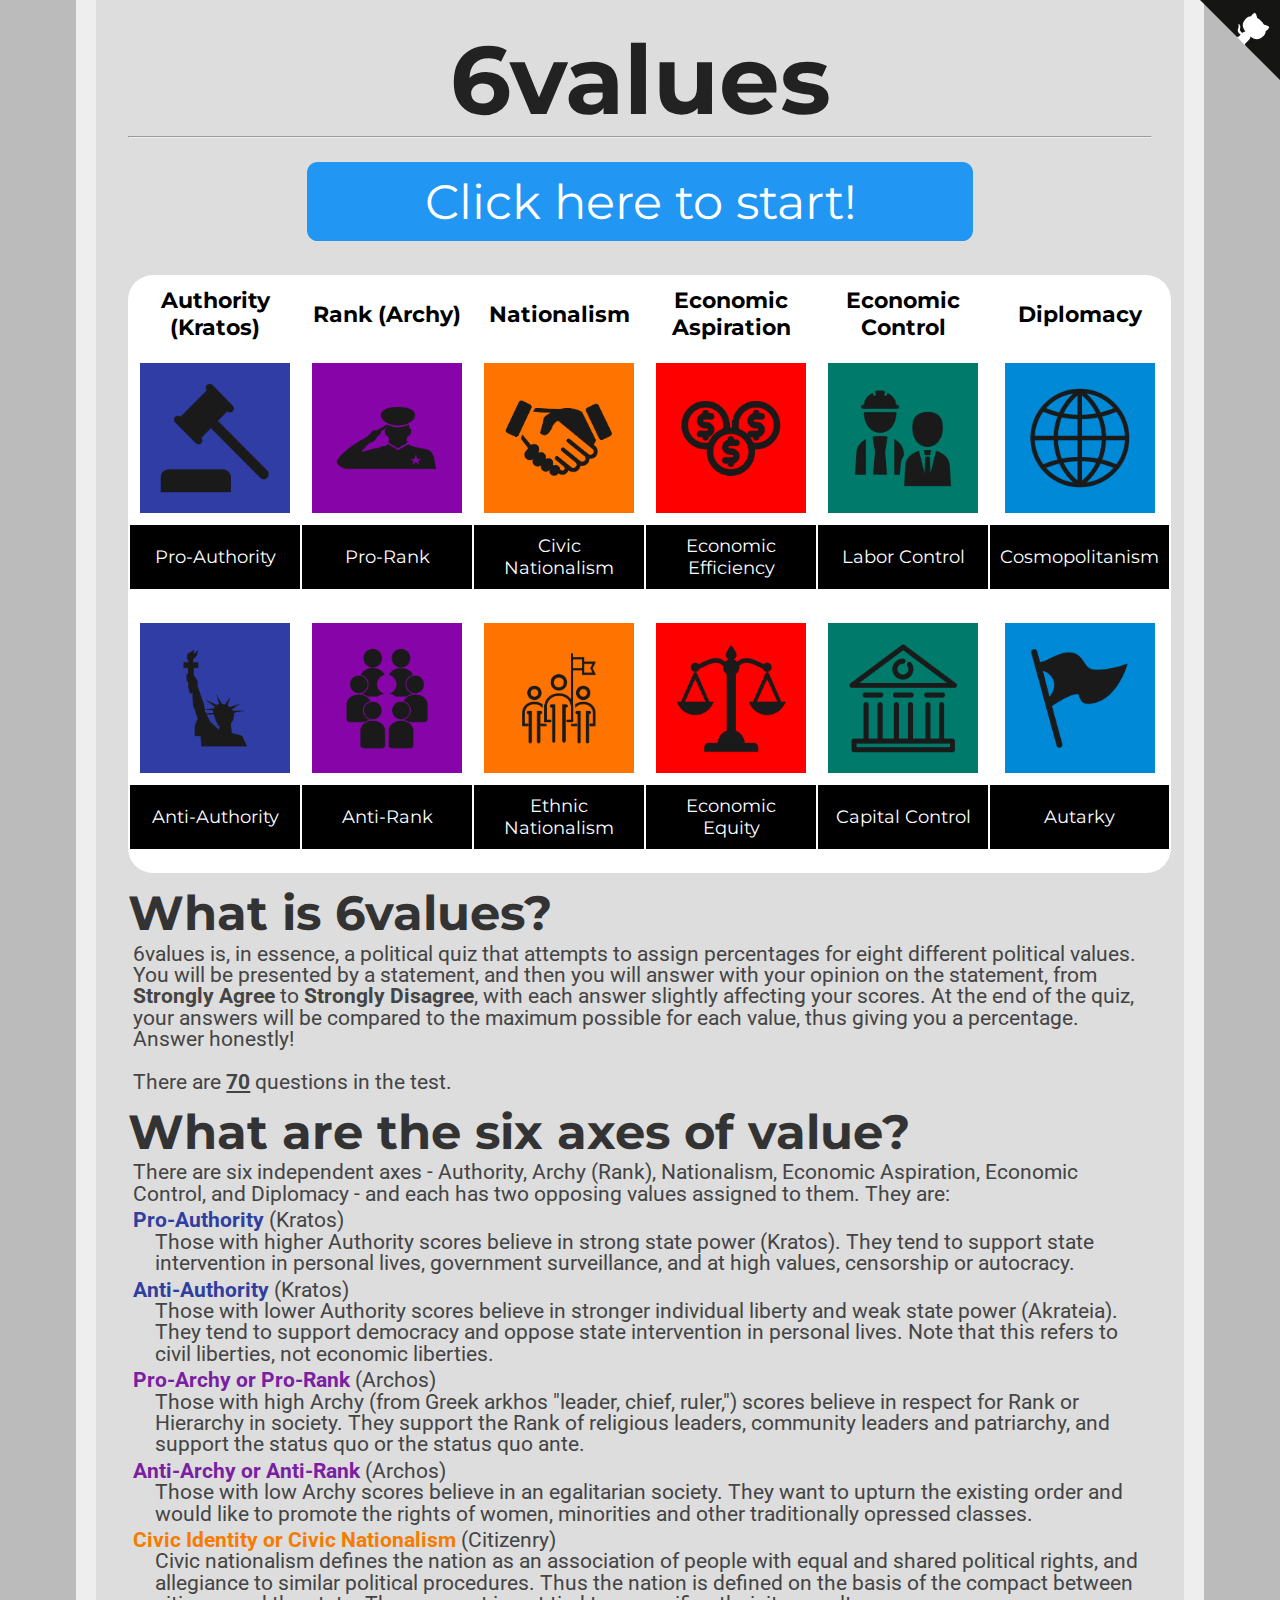
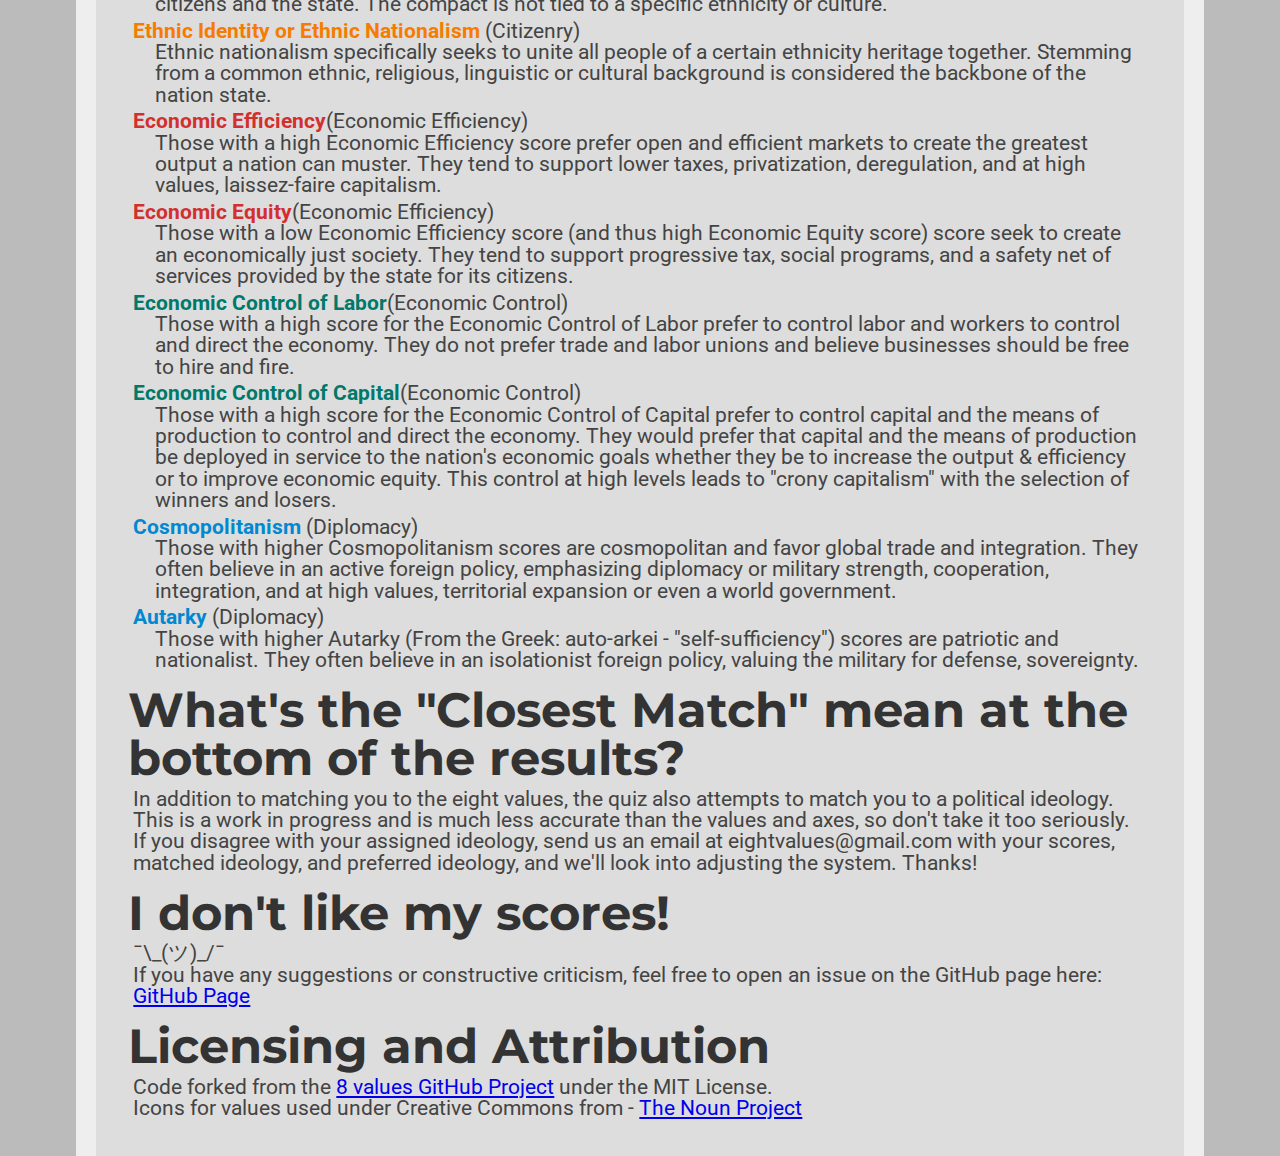
==== index.html @ e4addf83 "Initial commit with code" ====
<head>
<link href="https://fonts.googleapis.com/css?family=Montserrat:300,400,700|Roboto:400,700" rel="stylesheet">
<link href='style.css' rel='stylesheet' type='text/css'>
<title>6values</title>
<link rel="icon" type="x-icon" href="icon.png">
<link rel="shortcut icon" type="x-icon" href="icon.png">
<meta charset="utf-8">
<script async src="//pagead2.googlesyndication.com/pagead/js/adsbygoogle.js"></script>
<script>
  (adsbygoogle = window.adsbygoogle || []).push({
    google_ad_client: "ca-pub-6511426299019766",
    enable_page_level_ads: true
  });
</script>
</head>
<body>
<a href="https://github.com/6values/6values.github.io" class="github-corner" aria-label="View source on Github"><svg width="80" height="80" viewBox="0 0 250 250" style="fill:#151513; color:#fff; position: absolute; top: 0; border: 0; right: 0;" aria-hidden="true"><path d="M0,0 L115,115 L130,115 L142,142 L250,250 L250,0 Z"></path><path d="M128.3,109.0 C113.8,99.7 119.0,89.6 119.0,89.6 C122.0,82.7 120.5,78.6 120.5,78.6 C119.2,72.0 123.4,76.3 123.4,76.3 C127.3,80.9 125.5,87.3 125.5,87.3 C122.9,97.6 130.6,101.9 134.4,103.2" fill="currentColor" style="transform-origin: 130px 106px;" class="octo-arm"></path><path d="M115.0,115.0 C114.9,115.1 118.7,116.5 119.8,115.4 L133.7,101.6 C136.9,99.2 139.9,98.4 142.2,98.6 C133.8,88.0 127.5,74.4 143.8,58.0 C148.5,53.4 154.0,51.2 159.7,51.0 C160.3,49.4 163.2,43.6 171.4,40.1 C171.4,40.1 176.1,42.5 178.8,56.2 C183.1,58.6 187.2,61.8 190.9,65.4 C194.5,69.0 197.7,73.2 200.1,77.6 C213.8,80.2 216.3,84.9 216.3,84.9 C212.7,93.1 206.9,96.0 205.4,96.6 C205.1,102.4 203.0,107.8 198.3,112.5 C181.9,128.9 168.3,122.5 157.7,114.1 C157.9,116.9 156.7,120.9 152.7,124.9 L141.0,136.5 C139.8,137.7 141.6,141.9 141.8,141.8 Z" fill="currentColor" class="octo-body"></path></svg></a><style>.github-corner:hover .octo-arm{animation:octocat-wave 560ms ease-in-out}@keyframes octocat-wave{0%,100%{transform:rotate(0)}20%,60%{transform:rotate(-25deg)}40%,80%{transform:rotate(10deg)}}@media (max-width:500px){.github-corner:hover .octo-arm{animation:none}.github-corner .octo-arm{animation:octocat-wave 560ms ease-in-out}}</style>
<h1>6values</h1>
<hr>
<br/>
<button class="button" onclick="location.href='instructions.html';" style="font-size:36pt;">Click here to start!</button>
<br/>
<br/>
<table class="center" align="center" border="0" cellpadding="10" style="background-color:white;border-radius: 25px">
  <tr>
    <td align="center" style="font-style:normal;font-size:22px;font-weight:bold;font-family:Montserrat;"> Authority (Kratos)
    </td>
    <td align="center" style="font-style:normal;font-size:22px;font-weight:bold;font-family:Montserrat;"> Rank (Archy)
    </td>
    <td align="center" style="font-style:normal;font-size:22px;font-weight:bold;font-family:Montserrat;"> Nationalism
    </td>
    <td align="center" style="font-style:normal;font-size:22px;font-weight:bold;font-family:Montserrat;"> Economic Aspiration
    </td>
    <td align="center" style="font-style:normal;font-size:22px;font-weight:bold;font-family:Montserrat;"> Economic Control
    </td>
    <td align="center" style="font-style:normal;font-size:22px;font-weight:bold;font-family:Montserrat;"> Diplomacy
    </td>
  </tr> 
  <tr>
    <td align="center"> <img src="images/Authority.png" height="150" width="150" align="center" />
    </td>
    <td align="center"> <img src="images/Rank.png" height="150" width="150" align="center" />
    </td>
    <td align="center"> <img src="images/Civic.png" height="150" width="150" align="center" />
    </td>
    <td align="center"> <img src="images/Economic_Efficiency.png" height="150" width="150" align="center" />
    </td>
    <td align="center"> <img src="images/Labor.png" height="150" width="150" align="center" />
    </td>
    <td align="center"> <img src="images/Cosmopolitanism.png" height="150" width="150" align="center" />
    </td>
  </tr> 
  <tr>
    <td align="center" style="font-style:normal;font-size:18px;font-family:Montserrat;color:#ffffff;background-color:#000000"> Pro-Authority
    </td>
    <td align="center" style="font-style:normal;font-size:18px;font-family:Montserrat;color:#ffffff;background-color:#000000"> Pro-Rank
    </td>
    <td align="center" style="font-style:normal;font-size:18px;font-family:Montserrat;color:#ffffff;background-color:#000000"> Civic Nationalism
    </td>
    <td align="center" style="font-style:normal;font-size:18px;font-family:Montserrat;color:#ffffff;background-color:#000000"> Economic Efficiency
    </td>
    <td align="center" style="font-style:normal;font-size:18px;font-family:Montserrat;color:#ffffff;background-color:#000000"> Labor Control
    </td>
    <td align="center" style="font-style:normal;font-size:18px;font-family:Montserrat;color:#ffffff;background-color:#000000"> Cosmopolitanism
    </td>
  </tr> 
  <tr>
    <td align="center"> 
    </td>
    <td align="center"> 
    </td>
    <td align="center"> 
    </td>
    <td align="center"> 
    </td>
    <td align="center"> 
    </td>
    <td align="center"> 
    </td>
  </tr> 
  <tr>
    <td align="center"> <img src="images/Liberty.png" height="150" width="150" align="center" />
    </td>
    <td align="center"> <img src="images/Egalitarian.png" height="150" width="150" align="center" />
    </td>
    <td align="center"> <img src="images/Ethnic.png" height="150" width="150" align="center" />
    </td>
    <td align="center"> <img src="images/Economic_Equity.png" height="150" width="150" align="center" />
    </td>
    <td align="center"> <img src="images/Capital.png" height="150" width="150" align="center" />
    </td>
    <td align="center"> <img src="images/Autarky.png" height="150" width="150" align="center" />
    </td>
  </tr> 
  <tr>
    <td align="center" style="font-style:normal;font-size:18px;font-family:Montserrat;color:#ffffff;background-color:#000000"> Anti-Authority
    </td>
    <td align="center" style="font-style:normal;font-size:18px;font-family:Montserrat;color:#ffffff;background-color:#000000"> Anti-Rank
    </td>
    <td align="center" style="font-style:normal;font-size:18px;font-family:Montserrat;color:#ffffff;background-color:#000000"> Ethnic Nationalism
    </td>
    <td align="center" style="font-style:normal;font-size:18px;font-family:Montserrat;color:#ffffff;background-color:#000000"> Economic Equity
    </td>
    <td align="center" style="font-style:normal;font-size:18px;font-family:Montserrat;color:#ffffff;background-color:#000000"> Capital Control
    </td>
    <td align="center" style="font-style:normal;font-size:18px;font-family:Montserrat;color:#ffffff;background-color:#000000"> Autarky
    </td>
  </tr> 
  <tr>
    <td align="center"> 
    </td>
    <td align="center"> 
    </td>
    <td align="center"> 
    </td>
    <td align="center"> 
    </td>
    <td align="center"> 
    </td>
    <td align="center"> 
    </td>
  </tr> 
  
</table>

<h2>What is 6values?</h2>
    <p>6values is, in essence, a political quiz that attempts to assign percentages for eight different political values. You will be presented by a statement, and then you will answer with your opinion on the statement, from <b>Strongly Agree</b> to <b>Strongly Disagree</b>, with each answer slightly affecting your scores. At the end of the quiz, your answers will be compared to the maximum possible for each value, thus giving you a percentage. Answer honestly!<br /><br />
    There are <b><u><span id="numOfQuestions"></span></u></b> questions in the test.</p>

<h2>What are the six axes of value?</h2>
    <p>There are six independent axes - Authority, Archy (Rank), Nationalism, Economic Aspiration, Economic Control, and Diplomacy - and each has two opposing values assigned to them. They are:</p>
    <p class="value-description"><b style="color:#303f9f;">Pro-Authority</b> (Kratos)<br/>
        Those with higher Authority scores believe in strong state power (Kratos). They tend to support state intervention in personal lives, government surveillance, and at high values, censorship or autocracy.</p>

    <p class="value-description"><b style="color:#303f9f;">Anti-Authority</b> (Kratos)<br/>
        Those with lower Authority scores believe in stronger individual liberty and weak state power (Akrateia). They tend to support democracy and oppose state intervention in personal lives. Note that this refers to civil liberties, not economic liberties.</p>
    
    <p class="value-description"><b style="color:#7b1fa2;">Pro-Archy or Pro-Rank</b> (Archos)<br/>
        Those with high Archy (from Greek arkhos "leader, chief, ruler,") scores believe in respect for Rank or Hierarchy in society. They support the Rank of religious leaders, community leaders and patriarchy, and support the status quo or the status quo ante.</p>

    <p class="value-description"><b style="color:#7b1fa2;">Anti-Archy or Anti-Rank</b> (Archos)<br/>
        Those with low Archy scores believe in an egalitarian society. They want to upturn the existing order and would like to promote the rights of women, minorities and other traditionally opressed classes.</p>
    
    <p class="value-description"><b style="color:#f57c00;">Civic Identity or Civic Nationalism</b> (Citizenry)<br/>
        Civic nationalism defines the nation as an association of people with equal and shared political rights, and allegiance to similar political procedures. Thus the nation is defined on the basis of the compact between citizens and the state. The compact is not tied to a specific ethnicity or culture.</p>
    
    <p class="value-description"><b style="color:#f57c00;">Ethnic Identity or Ethnic Nationalism</b> (Citizenry)<br/>
        Ethnic nationalism specifically seeks to unite all people of a certain ethnicity heritage together. Stemming from a common ethnic, religious, linguistic or cultural background is considered the backbone of the nation state.</p>

    <p class="value-description"><b style="color:#d32f2f;">Economic Efficiency</b>(Economic Efficiency)<br/>
        Those with a high Economic Efficiency score prefer open and efficient markets to create the greatest output a nation can muster. They tend to support lower taxes, privatization, deregulation, and at high values, laissez-faire capitalism.</p>

    <p class="value-description"><b style="color:#d32f2f;">Economic Equity</b>(Economic Efficiency)<br/>
        Those with a low Economic Efficiency score (and thus high Economic Equity score) score seek to create an economically just society. They tend to support progressive tax, social programs, and a safety net of services provided by the state for its citizens.</p>

    <p class="value-description"><b style="color:#00796b;">Economic Control of Labor</b>(Economic Control)<br/>
        Those with a high score for the Economic Control of Labor prefer to control labor and workers to control and direct the economy. They do not prefer trade and labor unions and believe businesses should be free to hire and fire.</p>
    
    <p class="value-description"><b style="color:#00796b;">Economic Control of Capital</b>(Economic Control)<br/>
        Those with a high score for the Economic Control of Capital prefer to control capital and the means of production to control and direct the economy. They would prefer that capital and the means of production be deployed in service to the nation's economic goals whether they be to increase the output & efficiency or to improve economic equity. This control at high levels leads to "crony capitalism" with the selection of winners and losers.</p>

    <p class="value-description"><b style="color:#0288d1;">Cosmopolitanism</b> (Diplomacy)<br/>
        Those with higher Cosmopolitanism scores are cosmopolitan and favor global trade and integration. They often believe in an active foreign policy, emphasizing diplomacy or military strength, cooperation, integration, and at high values, territorial expansion or even a world government.</p>

    <p class="value-description"><b style="color:#0288d1;">Autarky</b> (Diplomacy)<br/>
        Those with higher Autarky (From the Greek: auto-arkei - "self-sufficiency") scores are patriotic and nationalist. They often believe in an isolationist foreign policy, valuing the military for defense, sovereignty.</p>
    
    <h2>What's the "Closest Match" mean at the bottom of the results?</h2>
    <p>In addition to matching you to the eight values, the quiz also attempts to match you to a political ideology. This is a work in progress and is much less accurate than the values and axes, so don't take it too seriously. If you disagree with your assigned ideology, send us an email at eightvalues@gmail.com with your scores, matched ideology, and preferred ideology, and we'll look into adjusting the system. Thanks!</p>
<h2>I don't like my scores!</h2>
    <p>¯\_(ツ)_/¯<br/>
      If you have any suggestions or constructive criticism, feel free to open an issue on the GitHub page here: <a href="https://github.com/6values/6values.github.io">GitHub Page</a></p>    
    <h2>Licensing and Attribution</h2>
    <p>
    Code forked from the <a href="https://github.com/8values/8values.github.io">8 values GitHub Project</a> under the MIT License.
    <br/>
    Icons for values used under Creative Commons from -  <a href="https://thenounproject.com/">The Noun Project</a>
    </p>

<!-- Website visit statistics - no personal information is collected! -->
<script type="text/javascript">
var sc_project=11325211;
var sc_invisible=1;
var sc_security="fd9f0659";
var scJsHost = (("https:" == document.location.protocol) ?
"https://secure." : "http://www.");
document.write("<sc"+"ript type='text/javascript' src='" +
scJsHost+
"statcounter.com/counter/counter.js'></"+"script>");
</script>
<noscript><div class="statcounter"><a title="web stats"
href="http://statcounter.com/" target="_blank"><img
class="statcounter"
src="//c.statcounter.com/11325211/0/fd9f0659/1/" alt="web
stats"></a></div></noscript>

<!-- This is the script for the page itself -->
<script type="application/javascript"src="questions.js"></script>
<script type="text/javascript">
    document.getElementById("numOfQuestions").innerHTML = questions.length;
</script>
</body>
---- style.css ----
html {
    background-color: #bbbbbb;
    padding: 0px;
}
body {
    width: 80%;
    min-height: calc(100vh - 4em);
    margin: 0 auto;
    padding: 2em;
    background-color: #dddddd;
    border-color: #eeeeee;
    border-left-style: solid;
    border-right-style: solid;
    border-width: 20px;
}
p {
    color: #444444;
    font-family: 'Roboto', sans-serif;
    font-size: 16pt;
    line-height: 1;
    margin: 4pt;
}
p.value-description {
    text-indent: -16pt;
    margin-left: 20pt;
}
p.question {
    margin: 16pt auto;
    color: #333333;
    font-family: 'Montserrat', sans-serif;
    font-weight: normal;
    width: 70%;
    min-width: 500pt;
    min-height: 144pt;
    background-color: #eeeeee;
    padding: 16pt;
    border-radius: 16pt;
    font-size: 36pt;
    display: flex;
    justify-content: center;
    align-items: center;
    text-align: center;

}
h1 {
    color: #222222;
    font-family: 'Montserrat', sans-serif;
    font-size: 72pt;
    text-align: center;
    line-height: 72pt;
    margin-top: 0pt;
    margin-bottom: 0pt;
}
h2 {
    color: #333333;
    font-family: 'Montserrat', sans-serif;
    font-size: 36pt;
    line-height: 36pt;
    margin-top: 12pt;
    margin-bottom: 0pt;
}
li {
    font-size: 16pt;
    text-indent: 16pt;
}
a {
    font-family: inherit;
}
img.center {
    display: block;
    margin: 1em auto;
    width: 50%;
    min-width: 500pt;
}
.button {
    background-color: #2196f3;
    font-family: 'Montserrat', sans-serif;
    border: none;
    border-radius: 8pt;
    color: white;
    padding: 8pt;
    width: 50%;
    min-width: 500pt;
    text-align: center;
    text-decoration: none;
    display: block;
    font-size: 24pt;
    margin: -2px auto;
    cursor: pointer;
}
.small_button, .small_button_off {
    background-color: #333;
    font-family: 'Montserrat', sans-serif;
    border: none;
    border-radius: 8pt;
    color: white;
    padding: 8pt;
    width: 10%;
    min-width: 100pt;
    text-align: center;
    text-decoration: none;
    display: block;
    font-size: 18pt;
    margin: -2px auto;
    cursor: pointer;
}
.small_button_off {
    background-color: #ddd;
    color: #888;
    border: 2px solid #888;
    cursor: not-allowed;
    margin: -4px auto;
}
div.axis {
    width: 100%;
    display: flex;
    align-items: center;
    justify-content: center;
}
div.bar {
    height: 36pt;
    line-height: 36pt;
    padding: 8pt;
    margin-top: 4pt;
    margin-bottom: 4pt;
    border-width: 4px;
    border-right-width: 1px;
    border-top-style: solid;
    border-bottom-style: solid;
    border-color: #222222;
    background-color: #eeeeee;
    display: block;
    width: 50%;
}
div.text-wrapper {
    font-family: 'Montserrat', sans-serif;
    font-size: 36pt;
    line-height: 36pt;
    color: #222222;
    display: inline-block;
}
div.equality {
    background-color: #f44336;
    text-align: left;
    border-right-style: solid;
}
div.wealth {
    background-color: #00897b;
    text-align: right;
    border-left-style: solid;
}
div.liberty {
    background-color: #ffeb3b;
    text-align: left;
    border-right-style: solid;
}
div.authority {
    background-color: #3f51b5;
    text-align: right;
    border-left-style: solid;
}
div.peace {
    background-color: #03a9f4;
    text-align: right;
    border-left-style: solid;
}
div.might {
    background-color: #ff9800;
    text-align: left;
    border-right-style: solid;
}
div.progress {
    background-color: #9c27b0;
    text-align: right;
    border-left-style: solid;
}
div.tradition {
    background-color: #8bc34a;
    text-align: left;
    border-right-style: solid;
}
span.weight-300 {
    font-weight: 300;
}
canvas {
    border-color: #444444;
    border-style: solid;
    border-width: 2px;
    border-radius: 8pt;
    display: block;
    margin: 8pt;
    margin-left: auto;
    margin-right: auto;
}
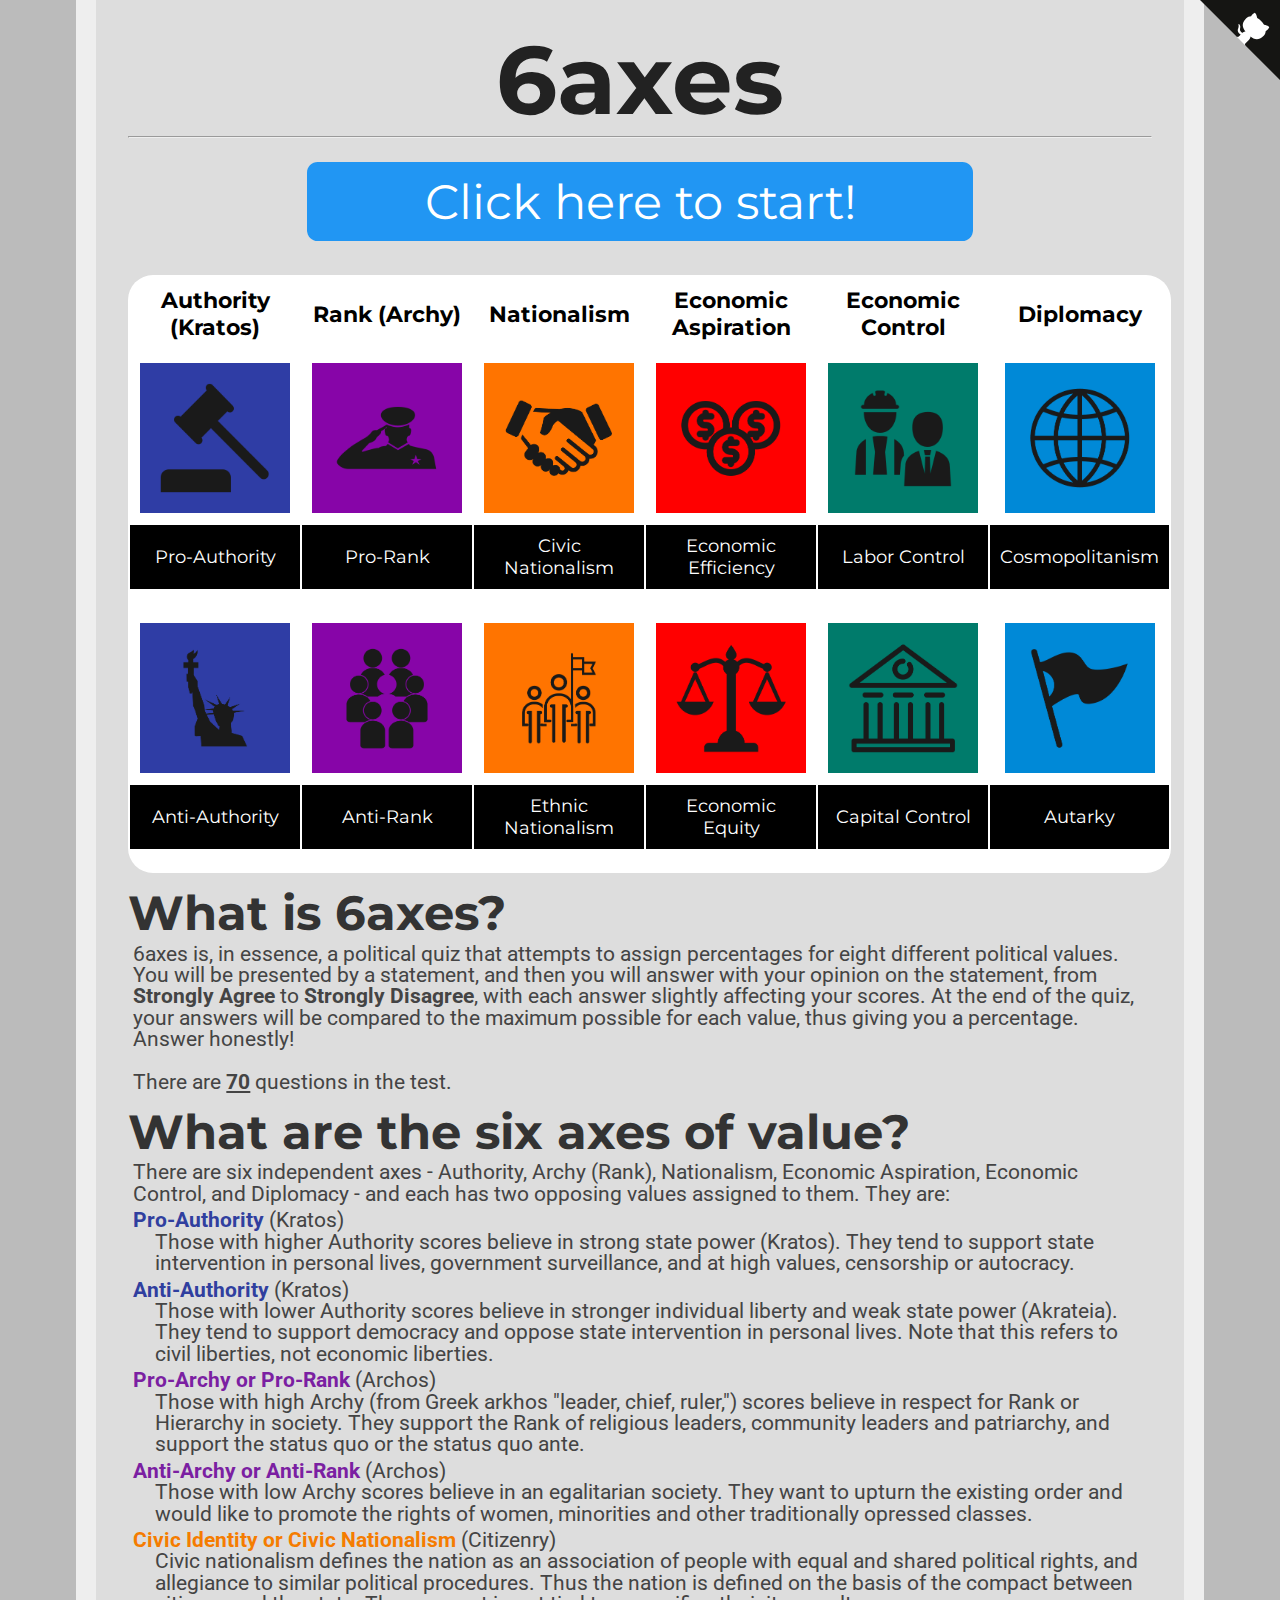
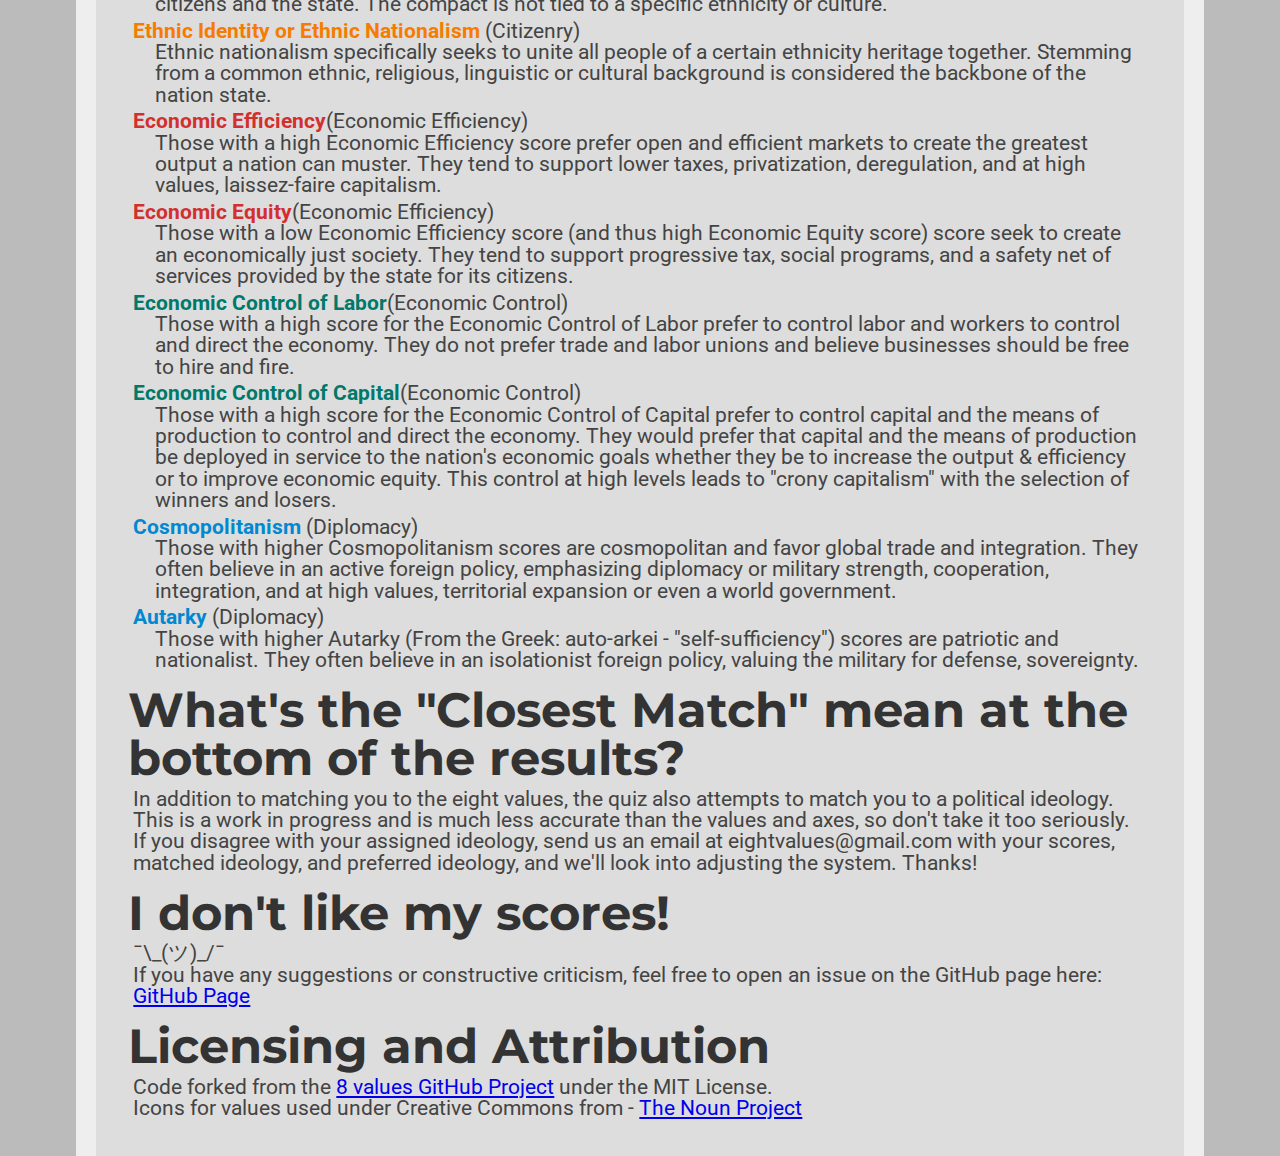
==== commit 58dbf8f2: "Updating project name" ====
--- a/index.html
+++ b/index.html
@@ -1,7 +1,7 @@
 <head>
 <link href="https://fonts.googleapis.com/css?family=Montserrat:300,400,700|Roboto:400,700" rel="stylesheet">
 <link href='style.css' rel='stylesheet' type='text/css'>
-<title>6values</title>
+<title>6axes</title>
 <link rel="icon" type="x-icon" href="icon.png">
 <link rel="shortcut icon" type="x-icon" href="icon.png">
 <meta charset="utf-8">
@@ -14,8 +14,8 @@
 </script>
 </head>
 <body>
-<a href="https://github.com/6values/6values.github.io" class="github-corner" aria-label="View source on Github"><svg width="80" height="80" viewBox="0 0 250 250" style="fill:#151513; color:#fff; position: absolute; top: 0; border: 0; right: 0;" aria-hidden="true"><path d="M0,0 L115,115 L130,115 L142,142 L250,250 L250,0 Z"></path><path d="M128.3,109.0 C113.8,99.7 119.0,89.6 119.0,89.6 C122.0,82.7 120.5,78.6 120.5,78.6 C119.2,72.0 123.4,76.3 123.4,76.3 C127.3,80.9 125.5,87.3 125.5,87.3 C122.9,97.6 130.6,101.9 134.4,103.2" fill="currentColor" style="transform-origin: 130px 106px;" class="octo-arm"></path><path d="M115.0,115.0 C114.9,115.1 118.7,116.5 119.8,115.4 L133.7,101.6 C136.9,99.2 139.9,98.4 142.2,98.6 C133.8,88.0 127.5,74.4 143.8,58.0 C148.5,53.4 154.0,51.2 159.7,51.0 C160.3,49.4 163.2,43.6 171.4,40.1 C171.4,40.1 176.1,42.5 178.8,56.2 C183.1,58.6 187.2,61.8 190.9,65.4 C194.5,69.0 197.7,73.2 200.1,77.6 C213.8,80.2 216.3,84.9 216.3,84.9 C212.7,93.1 206.9,96.0 205.4,96.6 C205.1,102.4 203.0,107.8 198.3,112.5 C181.9,128.9 168.3,122.5 157.7,114.1 C157.9,116.9 156.7,120.9 152.7,124.9 L141.0,136.5 C139.8,137.7 141.6,141.9 141.8,141.8 Z" fill="currentColor" class="octo-body"></path></svg></a><style>.github-corner:hover .octo-arm{animation:octocat-wave 560ms ease-in-out}@keyframes octocat-wave{0%,100%{transform:rotate(0)}20%,60%{transform:rotate(-25deg)}40%,80%{transform:rotate(10deg)}}@media (max-width:500px){.github-corner:hover .octo-arm{animation:none}.github-corner .octo-arm{animation:octocat-wave 560ms ease-in-out}}</style>
-<h1>6values</h1>
+<a href="https://github.com/6axes/6axes.github.io" class="github-corner" aria-label="View source on Github"><svg width="80" height="80" viewBox="0 0 250 250" style="fill:#151513; color:#fff; position: absolute; top: 0; border: 0; right: 0;" aria-hidden="true"><path d="M0,0 L115,115 L130,115 L142,142 L250,250 L250,0 Z"></path><path d="M128.3,109.0 C113.8,99.7 119.0,89.6 119.0,89.6 C122.0,82.7 120.5,78.6 120.5,78.6 C119.2,72.0 123.4,76.3 123.4,76.3 C127.3,80.9 125.5,87.3 125.5,87.3 C122.9,97.6 130.6,101.9 134.4,103.2" fill="currentColor" style="transform-origin: 130px 106px;" class="octo-arm"></path><path d="M115.0,115.0 C114.9,115.1 118.7,116.5 119.8,115.4 L133.7,101.6 C136.9,99.2 139.9,98.4 142.2,98.6 C133.8,88.0 127.5,74.4 143.8,58.0 C148.5,53.4 154.0,51.2 159.7,51.0 C160.3,49.4 163.2,43.6 171.4,40.1 C171.4,40.1 176.1,42.5 178.8,56.2 C183.1,58.6 187.2,61.8 190.9,65.4 C194.5,69.0 197.7,73.2 200.1,77.6 C213.8,80.2 216.3,84.9 216.3,84.9 C212.7,93.1 206.9,96.0 205.4,96.6 C205.1,102.4 203.0,107.8 198.3,112.5 C181.9,128.9 168.3,122.5 157.7,114.1 C157.9,116.9 156.7,120.9 152.7,124.9 L141.0,136.5 C139.8,137.7 141.6,141.9 141.8,141.8 Z" fill="currentColor" class="octo-body"></path></svg></a><style>.github-corner:hover .octo-arm{animation:octocat-wave 560ms ease-in-out}@keyframes octocat-wave{0%,100%{transform:rotate(0)}20%,60%{transform:rotate(-25deg)}40%,80%{transform:rotate(10deg)}}@media (max-width:500px){.github-corner:hover .octo-arm{animation:none}.github-corner .octo-arm{animation:octocat-wave 560ms ease-in-out}}</style>
+<h1>6axes</h1>
 <hr>
 <br/>
 <button class="button" onclick="location.href='instructions.html';" style="font-size:36pt;">Click here to start!</button>
@@ -123,8 +123,8 @@
   
 </table>
 
-<h2>What is 6values?</h2>
-    <p>6values is, in essence, a political quiz that attempts to assign percentages for eight different political values. You will be presented by a statement, and then you will answer with your opinion on the statement, from <b>Strongly Agree</b> to <b>Strongly Disagree</b>, with each answer slightly affecting your scores. At the end of the quiz, your answers will be compared to the maximum possible for each value, thus giving you a percentage. Answer honestly!<br /><br />
+<h2>What is 6axes?</h2>
+    <p>6axes is, in essence, a political quiz that attempts to assign percentages for eight different political values. You will be presented by a statement, and then you will answer with your opinion on the statement, from <b>Strongly Agree</b> to <b>Strongly Disagree</b>, with each answer slightly affecting your scores. At the end of the quiz, your answers will be compared to the maximum possible for each value, thus giving you a percentage. Answer honestly!<br /><br />
     There are <b><u><span id="numOfQuestions"></span></u></b> questions in the test.</p>
 
 <h2>What are the six axes of value?</h2>
@@ -169,7 +169,7 @@
     <p>In addition to matching you to the eight values, the quiz also attempts to match you to a political ideology. This is a work in progress and is much less accurate than the values and axes, so don't take it too seriously. If you disagree with your assigned ideology, send us an email at eightvalues@gmail.com with your scores, matched ideology, and preferred ideology, and we'll look into adjusting the system. Thanks!</p>
 <h2>I don't like my scores!</h2>
     <p>¯\_(ツ)_/¯<br/>
-      If you have any suggestions or constructive criticism, feel free to open an issue on the GitHub page here: <a href="https://github.com/6values/6values.github.io">GitHub Page</a></p>    
+      If you have any suggestions or constructive criticism, feel free to open an issue on the GitHub page here: <a href="https://github.com/6axes/6axes.github.io">GitHub Page</a></p>    
     <h2>Licensing and Attribution</h2>
     <p>
     Code forked from the <a href="https://github.com/8values/8values.github.io">8 values GitHub Project</a> under the MIT License.
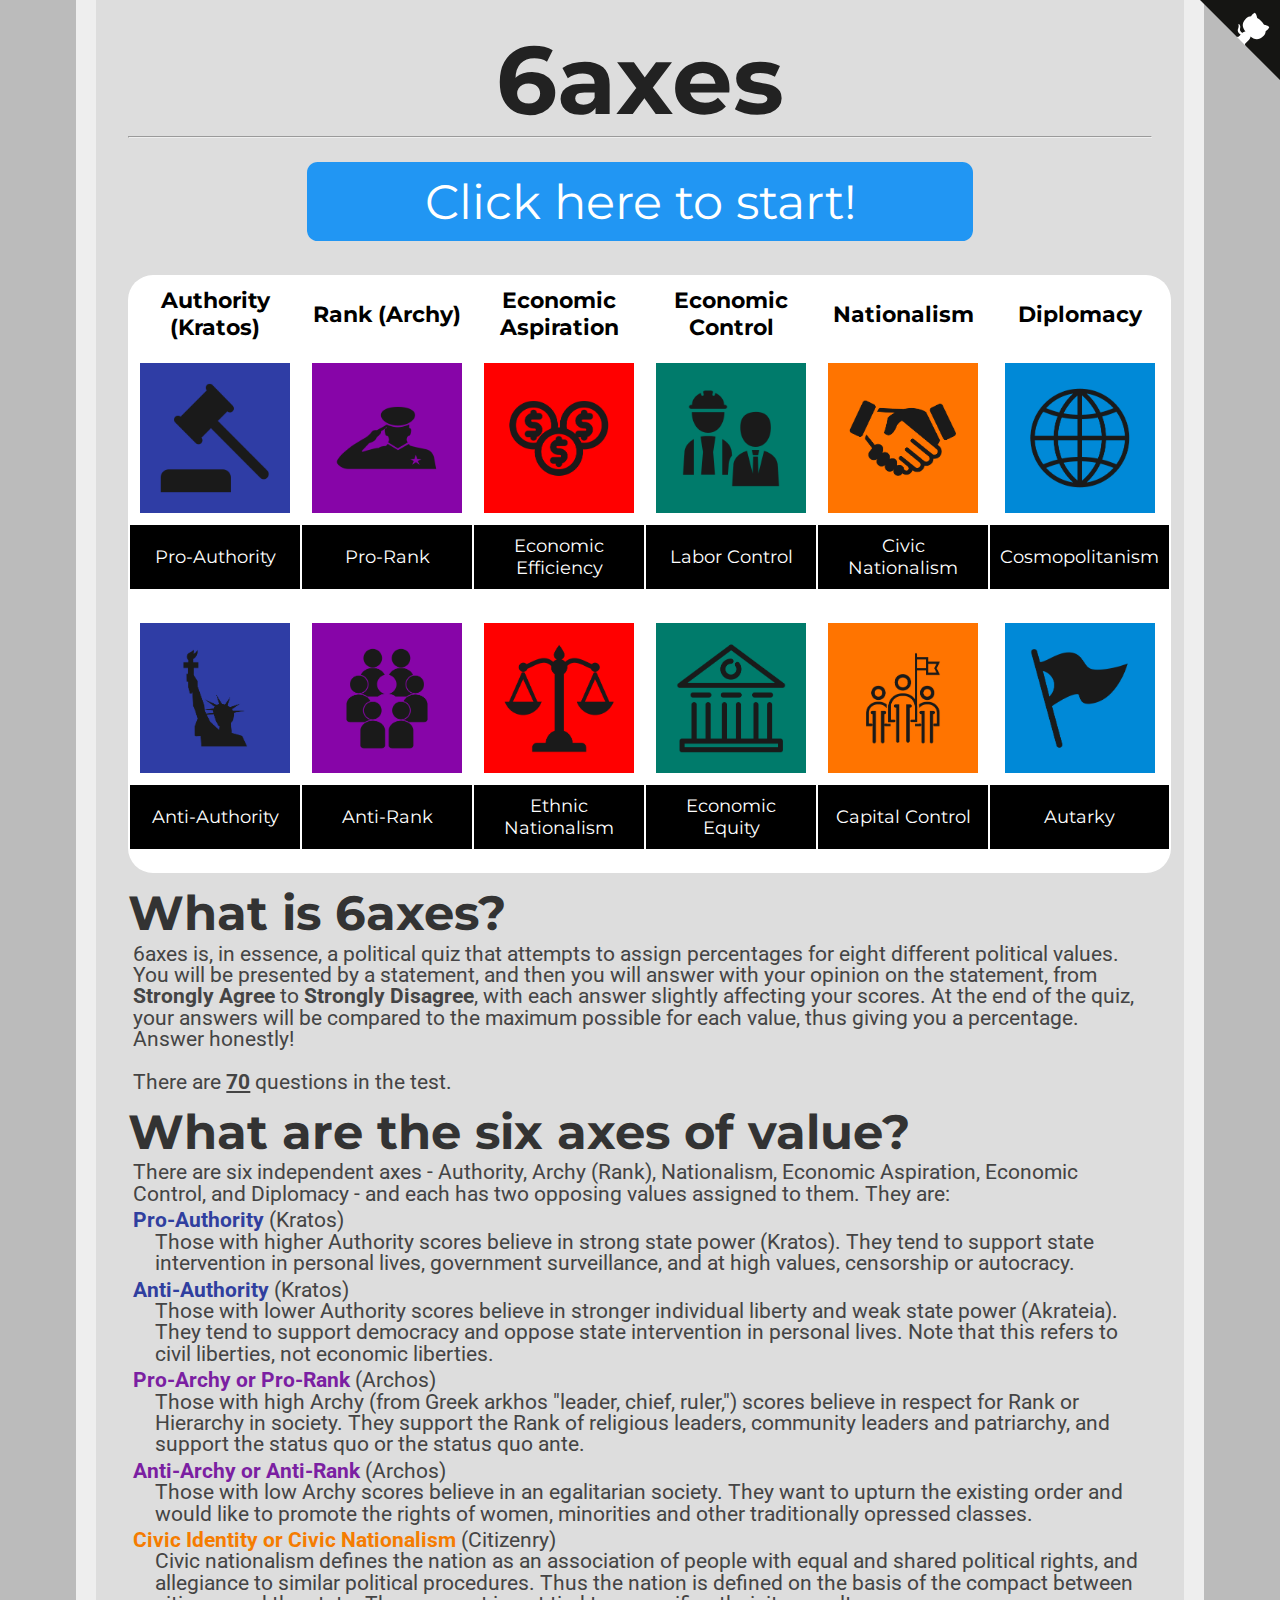
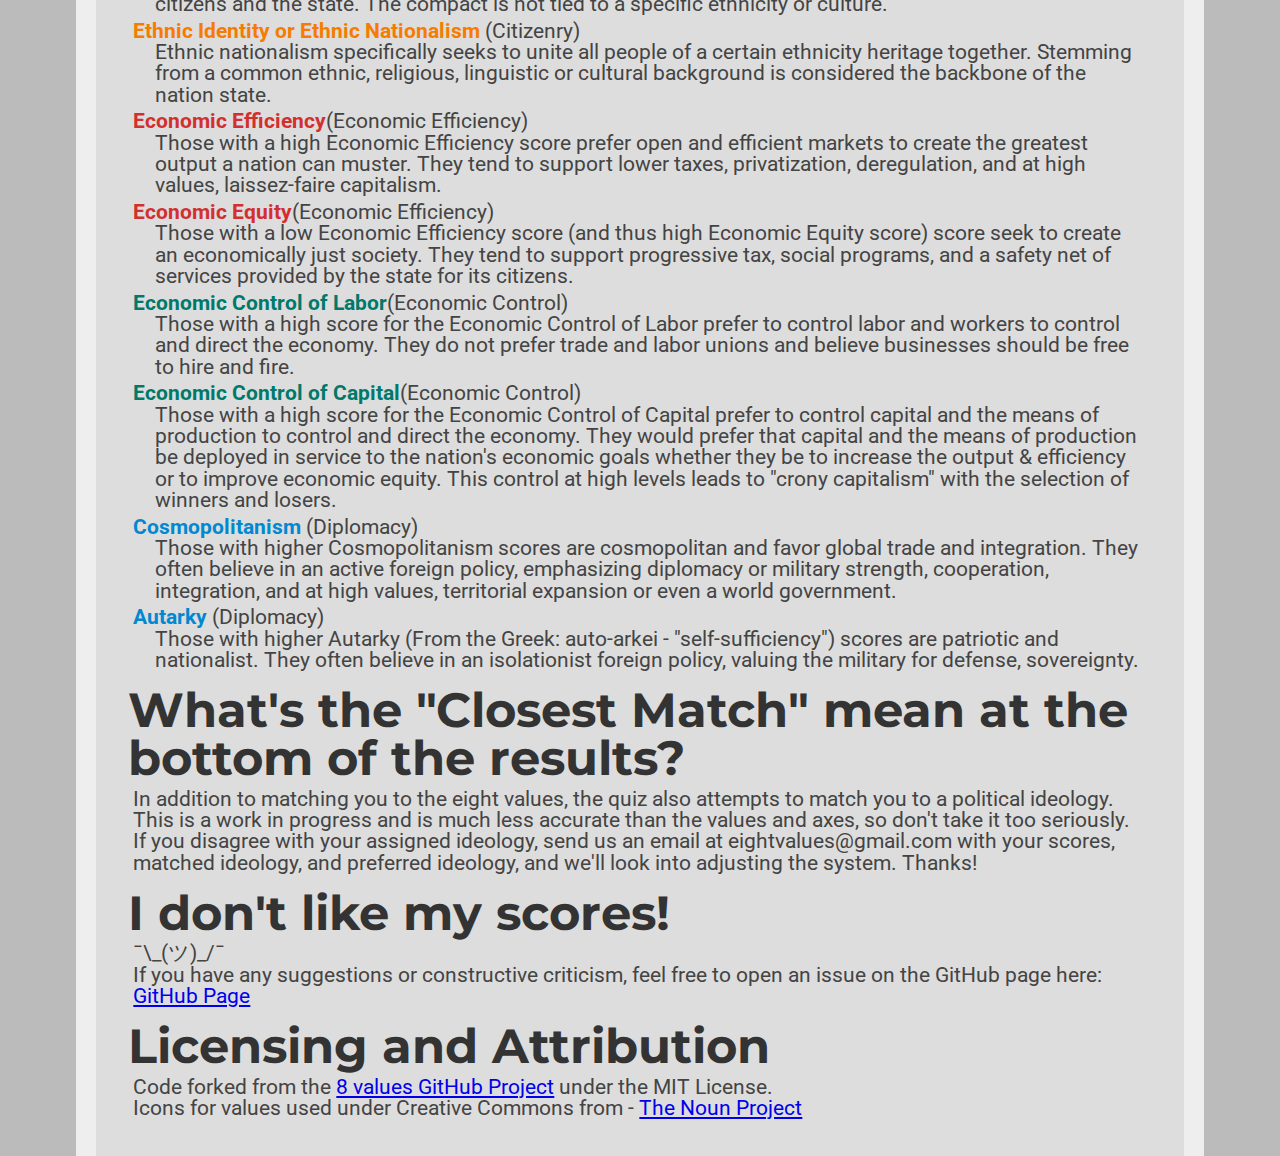
==== commit aac88144: "Fixed quiz, ideologies pending" ====
--- a/index.html
+++ b/index.html
@@ -27,12 +27,12 @@
     </td>
     <td align="center" style="font-style:normal;font-size:22px;font-weight:bold;font-family:Montserrat;"> Rank (Archy)
     </td>
+    <td align="center" style="font-style:normal;font-size:22px;font-weight:bold;font-family:Montserrat;"> Economic Aspiration
+    </td>
+    <td align="center" style="font-style:normal;font-size:22px;font-weight:bold;font-family:Montserrat;"> Economic Control
+    </td>
     <td align="center" style="font-style:normal;font-size:22px;font-weight:bold;font-family:Montserrat;"> Nationalism
     </td>
-    <td align="center" style="font-style:normal;font-size:22px;font-weight:bold;font-family:Montserrat;"> Economic Aspiration
-    </td>
-    <td align="center" style="font-style:normal;font-size:22px;font-weight:bold;font-family:Montserrat;"> Economic Control
-    </td>
     <td align="center" style="font-style:normal;font-size:22px;font-weight:bold;font-family:Montserrat;"> Diplomacy
     </td>
   </tr> 
@@ -41,12 +41,12 @@
     </td>
     <td align="center"> <img src="images/Rank.png" height="150" width="150" align="center" />
     </td>
+    <td align="center"> <img src="images/Economic_Efficiency.png" height="150" width="150" align="center" />
+    </td>
+    <td align="center"> <img src="images/Labor.png" height="150" width="150" align="center" />
+    </td>
     <td align="center"> <img src="images/Civic.png" height="150" width="150" align="center" />
     </td>
-    <td align="center"> <img src="images/Economic_Efficiency.png" height="150" width="150" align="center" />
-    </td>
-    <td align="center"> <img src="images/Labor.png" height="150" width="150" align="center" />
-    </td>
     <td align="center"> <img src="images/Cosmopolitanism.png" height="150" width="150" align="center" />
     </td>
   </tr> 
@@ -55,12 +55,12 @@
     </td>
     <td align="center" style="font-style:normal;font-size:18px;font-family:Montserrat;color:#ffffff;background-color:#000000"> Pro-Rank
     </td>
+    <td align="center" style="font-style:normal;font-size:18px;font-family:Montserrat;color:#ffffff;background-color:#000000"> Economic Efficiency
+    </td>
+    <td align="center" style="font-style:normal;font-size:18px;font-family:Montserrat;color:#ffffff;background-color:#000000"> Labor Control
+    </td>
     <td align="center" style="font-style:normal;font-size:18px;font-family:Montserrat;color:#ffffff;background-color:#000000"> Civic Nationalism
     </td>
-    <td align="center" style="font-style:normal;font-size:18px;font-family:Montserrat;color:#ffffff;background-color:#000000"> Economic Efficiency
-    </td>
-    <td align="center" style="font-style:normal;font-size:18px;font-family:Montserrat;color:#ffffff;background-color:#000000"> Labor Control
-    </td>
     <td align="center" style="font-style:normal;font-size:18px;font-family:Montserrat;color:#ffffff;background-color:#000000"> Cosmopolitanism
     </td>
   </tr> 
@@ -83,11 +83,11 @@
     </td>
     <td align="center"> <img src="images/Egalitarian.png" height="150" width="150" align="center" />
     </td>
+    <td align="center"> <img src="images/Economic_Equity.png" height="150" width="150" align="center" />
+    </td>
+    <td align="center"> <img src="images/Capital.png" height="150" width="150" align="center" />
+    </td>
     <td align="center"> <img src="images/Ethnic.png" height="150" width="150" align="center" />
-    </td>
-    <td align="center"> <img src="images/Economic_Equity.png" height="150" width="150" align="center" />
-    </td>
-    <td align="center"> <img src="images/Capital.png" height="150" width="150" align="center" />
     </td>
     <td align="center"> <img src="images/Autarky.png" height="150" width="150" align="center" />
     </td>
--- a/style.css
+++ b/style.css
@@ -139,46 +139,67 @@
     color: #222222;
     display: inline-block;
 }
-div.equality {
-    background-color: #f44336;
-    text-align: left;
-    border-right-style: solid;
-}
-div.wealth {
-    background-color: #00897b;
+div.econ_equality {
+    background-color: #efaeae;
+    text-align: left;
+    border-right-style: solid;
+}
+div.econ_eff {
+    background-color: #ff0000;
     text-align: right;
     border-left-style: solid;
 }
 div.liberty {
-    background-color: #ffeb3b;
+    background-color: #c0c5e8;
     text-align: left;
     border-right-style: solid;
 }
 div.authority {
-    background-color: #3f51b5;
-    text-align: right;
-    border-left-style: solid;
-}
-div.peace {
-    background-color: #03a9f4;
-    text-align: right;
-    border-left-style: solid;
-}
-div.might {
-    background-color: #ff9800;
-    text-align: left;
-    border-right-style: solid;
-}
-div.progress {
-    background-color: #9c27b0;
-    text-align: right;
-    border-left-style: solid;
-}
-div.tradition {
-    background-color: #8bc34a;
-    text-align: left;
-    border-right-style: solid;
-}
+    background-color: #192894;
+    text-align: right;
+    border-left-style: solid;
+}
+div.cosmopolitan {
+    background-color: #97ccf4;
+    text-align: left;
+    border-left-style: solid;
+}
+div.autarky {
+    background-color: #0074ce;
+    text-align: right;
+    border-right-style: solid;
+}
+div.econ_labor {
+    background-color: #beeae3;
+    text-align: left;
+    border-left-style: solid;
+}
+div.econ_capital {
+    background-color: #006a58;
+    text-align: right;
+    border-right-style: solid;
+}
+div.rank {
+    background-color: #d7b5e2;
+    text-align: left;
+    border-right-style: solid;
+}
+div.anarche {
+    background-color: #720097;
+    text-align: right;
+    border-right-style: solid;
+}
+div.ethnic_national {
+    background-color: #f2b998;
+    text-align: left;
+    border-right-style: solid;
+}
+div.civic_national {
+    background-color: #ff5d00;
+    text-align: right;
+    border-right-style: solid;
+}
+
 span.weight-300 {
     font-weight: 300;
 }
